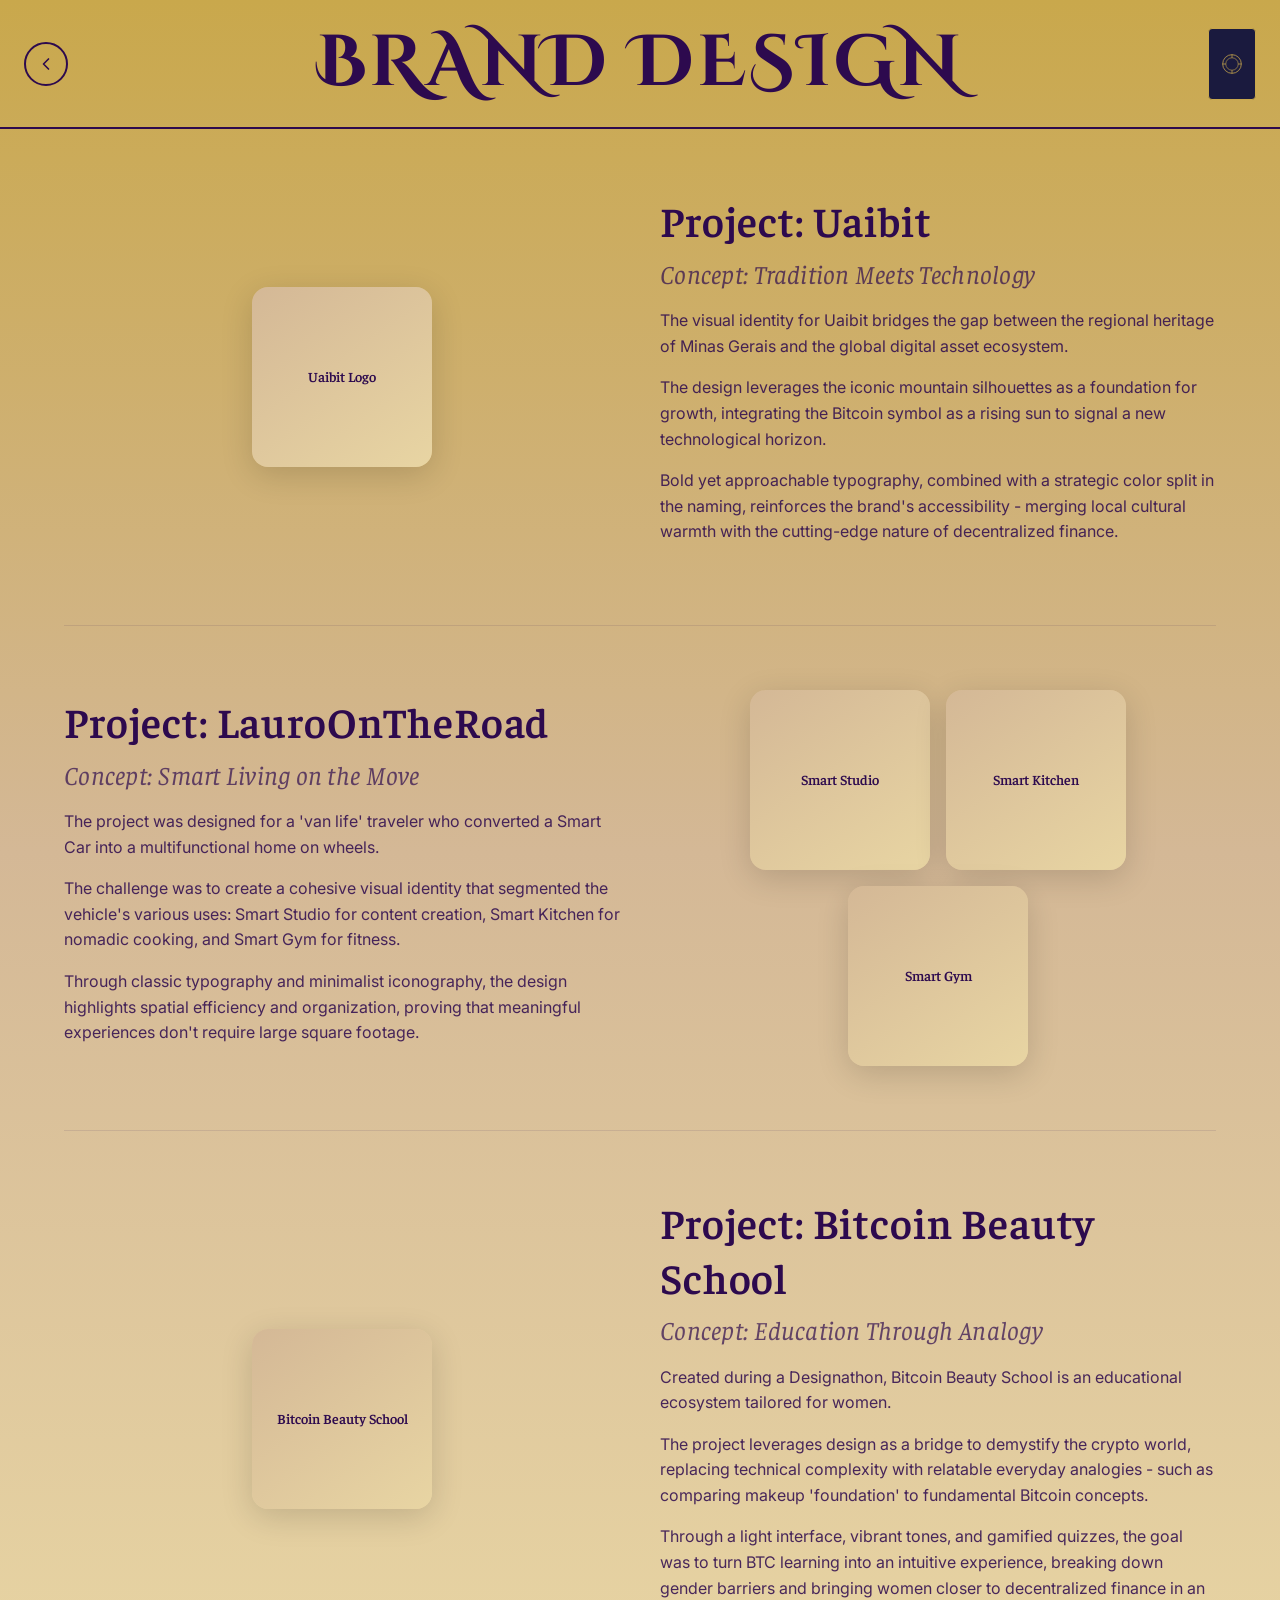
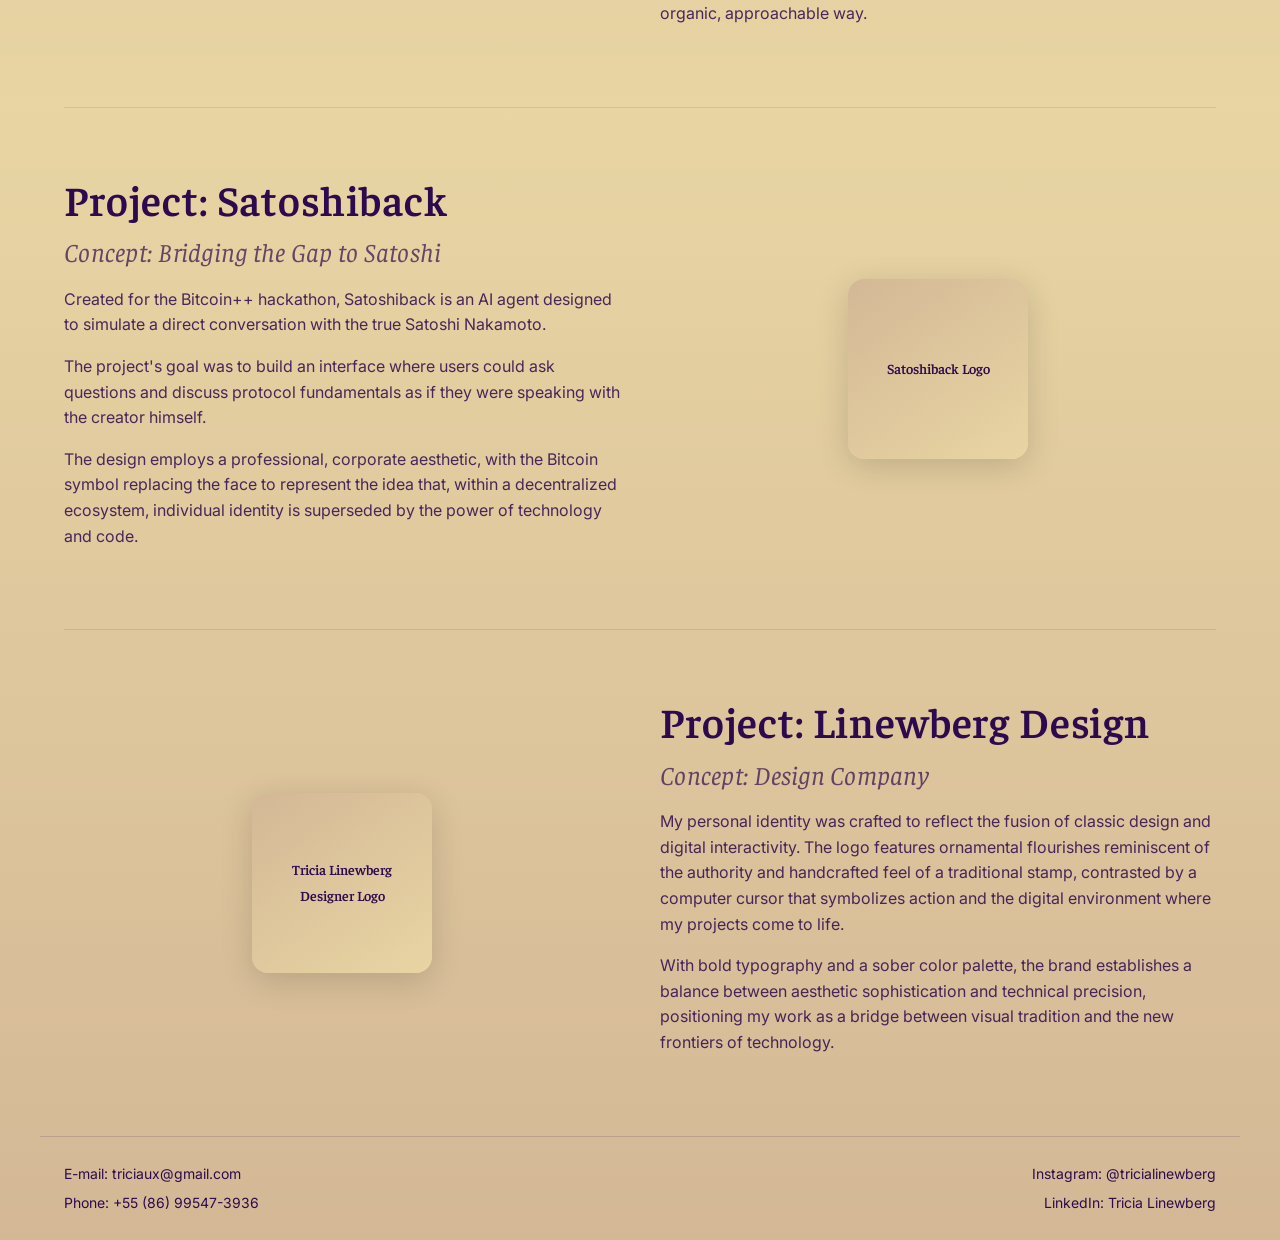
==== brand-design.html @ d5e17ef8 "Rebuild portfolio site based on Figma designs Multi-page portfolio with theatrical masquerade theme:" ====
<!DOCTYPE html>
<html lang="en">
<head>
  <meta charset="UTF-8">
  <meta name="viewport" content="width=device-width, initial-scale=1.0">
  <title>Brand Design - Tricia Linewberg</title>
  <link rel="preconnect" href="https://fonts.googleapis.com">
  <link rel="preconnect" href="https://fonts.gstatic.com" crossorigin>
  <link href="https://fonts.googleapis.com/css2?family=Cinzel+Decorative:wght@400;700&family=Cormorant+Garamond:wght@400;700&family=Faustina:ital,wght@0,400;0,600;1,400&family=Inter:wght@400;500&display=swap" rel="stylesheet">
  <link rel="stylesheet" href="css/styles.css">
</head>
<body class="bg-gold page-entrance">

  <!-- Header -->
  <header class="page-header">
    <a href="portfolio.html" class="back-btn" aria-label="Back to portfolio">
      <svg viewBox="0 0 24 24"><polyline points="15 18 9 12 15 6"></polyline></svg>
    </a>
    <h1 class="page-title h0">Brand Design</h1>
    <div class="mini-card">
      <svg width="28" height="28" viewBox="0 0 72 72" fill="none" xmlns="http://www.w3.org/2000/svg">
        <circle cx="36" cy="36" r="24" stroke="#c9a84c" stroke-width="2"/>
        <circle cx="36" cy="36" r="16" stroke="#c9a84c" stroke-width="1.5"/>
        <path d="M36 12V20M36 52V60M12 36H20M52 36H60" stroke="#c9a84c" stroke-width="2"/>
      </svg>
    </div>
  </header>

  <main class="container">

    <!-- Project 1: Uaibit -->
    <section class="project-section">
      <div class="project-grid">
        <div class="project-images anim-scale">
          <div class="placeholder-img brand-logo">Uaibit Logo</div>
        </div>
        <div class="project-text anim-slide-right">
          <h2>Project: Uaibit</h2>
          <h3>Concept: Tradition Meets Technology</h3>
          <p>The visual identity for Uaibit bridges the gap between the regional heritage of Minas Gerais and the global digital asset ecosystem.</p>
          <p>The design leverages the iconic mountain silhouettes as a foundation for growth, integrating the Bitcoin symbol as a rising sun to signal a new technological horizon.</p>
          <p>Bold yet approachable typography, combined with a strategic color split in the naming, reinforces the brand's accessibility - merging local cultural warmth with the cutting-edge nature of decentralized finance.</p>
        </div>
      </div>
    </section>

    <!-- Project 2: LauroOnTheRoad -->
    <section class="project-section">
      <div class="project-grid reverse">
        <div class="project-text anim-slide-left">
          <h2>Project: LauroOnTheRoad</h2>
          <h3>Concept: Smart Living on the Move</h3>
          <p>The project was designed for a 'van life' traveler who converted a Smart Car into a multifunctional home on wheels.</p>
          <p>The challenge was to create a cohesive visual identity that segmented the vehicle's various uses: Smart Studio for content creation, Smart Kitchen for nomadic cooking, and Smart Gym for fitness.</p>
          <p>Through classic typography and minimalist iconography, the design highlights spatial efficiency and organization, proving that meaningful experiences don't require large square footage.</p>
        </div>
        <div class="project-images anim-slide-right">
          <div class="placeholder-img brand-logo">Smart Studio</div>
          <div class="placeholder-img brand-logo">Smart Kitchen</div>
          <div class="placeholder-img brand-logo">Smart Gym</div>
        </div>
      </div>
    </section>

    <!-- Project 3: Bitcoin Beauty School -->
    <section class="project-section">
      <div class="project-grid">
        <div class="project-images anim-scale">
          <div class="placeholder-img brand-logo">Bitcoin Beauty School</div>
        </div>
        <div class="project-text anim-slide-right">
          <h2>Project: Bitcoin Beauty School</h2>
          <h3>Concept: Education Through Analogy</h3>
          <p>Created during a Designathon, Bitcoin Beauty School is an educational ecosystem tailored for women.</p>
          <p>The project leverages design as a bridge to demystify the crypto world, replacing technical complexity with relatable everyday analogies - such as comparing makeup 'foundation' to fundamental Bitcoin concepts.</p>
          <p>Through a light interface, vibrant tones, and gamified quizzes, the goal was to turn BTC learning into an intuitive experience, breaking down gender barriers and bringing women closer to decentralized finance in an organic, approachable way.</p>
        </div>
      </div>
    </section>

    <!-- Project 4: Satoshiback -->
    <section class="project-section">
      <div class="project-grid reverse">
        <div class="project-text anim-slide-left">
          <h2>Project: Satoshiback</h2>
          <h3>Concept: Bridging the Gap to Satoshi</h3>
          <p>Created for the Bitcoin++ hackathon, Satoshiback is an AI agent designed to simulate a direct conversation with the true Satoshi Nakamoto.</p>
          <p>The project's goal was to build an interface where users could ask questions and discuss protocol fundamentals as if they were speaking with the creator himself.</p>
          <p>The design employs a professional, corporate aesthetic, with the Bitcoin symbol replacing the face to represent the idea that, within a decentralized ecosystem, individual identity is superseded by the power of technology and code.</p>
        </div>
        <div class="project-images anim-scale">
          <div class="placeholder-img brand-logo">Satoshiback Logo</div>
        </div>
      </div>
    </section>

    <!-- Project 5: Linewberg Design -->
    <section class="project-section">
      <div class="project-grid">
        <div class="project-images anim-scale">
          <div class="placeholder-img brand-logo">Tricia Linewberg Designer Logo</div>
        </div>
        <div class="project-text anim-slide-right">
          <h2>Project: Linewberg Design</h2>
          <h3>Concept: Design Company</h3>
          <p>My personal identity was crafted to reflect the fusion of classic design and digital interactivity. The logo features ornamental flourishes reminiscent of the authority and handcrafted feel of a traditional stamp, contrasted by a computer cursor that symbolizes action and the digital environment where my projects come to life.</p>
          <p>With bold typography and a sober color palette, the brand establishes a balance between aesthetic sophistication and technical precision, positioning my work as a bridge between visual tradition and the new frontiers of technology.</p>
        </div>
      </div>
    </section>

  </main>

  <!-- Footer -->
  <footer class="footer container">
    <div class="footer-col">
      <span>E-mail: <a href="mailto:triciaux@gmail.com">triciaux@gmail.com</a></span>
      <span>Phone: <a href="tel:+5586995473936">+55 (86) 99547-3936</a></span>
    </div>
    <div class="footer-col" style="text-align: right;">
      <span>Instagram: <a href="https://instagram.com/tricialinewberg" target="_blank" rel="noopener">@tricialinewberg</a></span>
      <span>LinkedIn: <a href="https://linkedin.com/in/tricialinewberg" target="_blank" rel="noopener">Tricia Linewberg</a></span>
    </div>
  </footer>

  <script src="js/main.js"></script>
</body>
</html>
---- css/styles.css ----
/* ===========================
   DESIGN TOKENS
   =========================== */
:root {
  /* Colors */
  --color-purple-deep: #2D0A4E;
  --color-purple-dark: #25063a;
  --color-navy: #1a1a3e;
  --color-navy-light: #2a2a5e;
  --color-gold: #c9a84c;
  --color-gold-dark: #a8893a;
  --color-gold-light: #e8d5a3;
  --color-beige: #d4b896;
  --color-beige-light: #e8d4b8;
  --color-white: #ffffff;
  --color-text-dark: #2D0A4E;
  --color-text-light: #cccccc;

  /* Gold gradient background for content pages */
  --bg-gold-gradient: linear-gradient(
    180deg,
    #c9a84c 0%,
    #d4b896 30%,
    #e8d5a3 60%,
    #d4b896 100%
  );

  /* Typography */
  --font-display: 'Cinzel Decorative', serif;
  --font-heading: 'Cormorant Garamond', serif;
  --font-subheading: 'Faustina', serif;
  --font-body: 'Inter', sans-serif;

  /* Spacing */
  --space-xs: 8px;
  --space-sm: 16px;
  --space-md: 24px;
  --space-lg: 40px;
  --space-xl: 64px;
  --space-2xl: 96px;

  /* Border radius */
  --radius-sm: 8px;
  --radius-md: 16px;
  --radius-lg: 24px;
  --radius-pill: 50px;
  --radius-circle: 50%;
}

/* ===========================
   RESET & BASE
   =========================== */
*,
*::before,
*::after {
  box-sizing: border-box;
  margin: 0;
  padding: 0;
}

html {
  scroll-behavior: smooth;
  -webkit-font-smoothing: antialiased;
  -moz-osx-font-smoothing: grayscale;
}

body {
  font-family: var(--font-body);
  font-size: 16px;
  font-weight: 400;
  line-height: 160%;
  letter-spacing: 0;
  color: var(--color-text-dark);
  overflow-x: hidden;
}

img {
  max-width: 100%;
  height: auto;
  display: block;
}

a {
  text-decoration: none;
  color: inherit;
}

/* ===========================
   TYPOGRAPHY
   =========================== */

/* H0 - Page titles (Cinzel Decorative) */
.h0, h1.page-title {
  font-family: var(--font-display);
  font-size: 40px;
  font-weight: 700;
  line-height: 110%;
  letter-spacing: 0.05em;
  text-transform: uppercase;
}

/* H1 - Section titles (Cormorant Garamond) */
.h1, h1.section-title {
  font-family: var(--font-heading);
  font-size: 36px;
  font-weight: 700;
  line-height: 120%;
  letter-spacing: 0.03em;
}

/* H2 - Subsection titles (Faustina) */
.h2, h2 {
  font-family: var(--font-subheading);
  font-size: 28px;
  font-weight: 600;
  line-height: 130%;
  letter-spacing: 0.02em;
}

/* H3 - Small headings (Faustina) */
.h3, h3 {
  font-family: var(--font-subheading);
  font-size: 20px;
  font-weight: 400;
  line-height: 140%;
  letter-spacing: 0.01em;
}

/* Body text */
.body-text, p {
  font-family: var(--font-body);
  font-size: 16px;
  font-weight: 400;
  line-height: 160%;
  letter-spacing: 0;
}

/* ===========================
   LAYOUT UTILITIES
   =========================== */
.container {
  width: 100%;
  max-width: 1200px;
  margin: 0 auto;
  padding: 0 var(--space-md);
}

.section {
  padding: var(--space-xl) 0;
}

/* ===========================
   PAGE BACKGROUNDS
   =========================== */
.bg-purple {
  background-color: var(--color-purple-deep);
  color: var(--color-white);
}

.bg-gold {
  background: var(--bg-gold-gradient);
  color: var(--color-text-dark);
  min-height: 100vh;
}

/* ===========================
   PAGE HEADER (Detail Pages)
   =========================== */
.page-header {
  display: flex;
  align-items: center;
  justify-content: center;
  padding: var(--space-md) var(--space-md);
  position: relative;
  border-bottom: 2px solid var(--color-purple-deep);
}

.page-header .back-btn {
  position: absolute;
  left: var(--space-md);
}

.page-header .page-title {
  text-align: center;
  color: var(--color-purple-deep);
}

.page-header .mini-card {
  position: absolute;
  right: var(--space-md);
  width: 48px;
  height: 72px;
  background: var(--color-navy);
  border: 1px solid var(--color-gold);
  border-radius: 4px;
  display: flex;
  align-items: center;
  justify-content: center;
  overflow: hidden;
}

.page-header .mini-card img {
  width: 100%;
  height: 100%;
  object-fit: cover;
}

/* ===========================
   BACK BUTTON
   =========================== */
.back-btn {
  display: flex;
  align-items: center;
  justify-content: center;
  width: 44px;
  height: 44px;
  border-radius: var(--radius-circle);
  border: 2px solid var(--color-text-dark);
  background: transparent;
  cursor: pointer;
  transition: all 0.3s ease;
  color: var(--color-text-dark);
  font-size: 20px;
}

.back-btn:hover {
  background: var(--color-text-dark);
  color: var(--color-white);
  transform: scale(1.05);
}

.back-btn svg {
  width: 20px;
  height: 20px;
  stroke: currentColor;
  fill: none;
  stroke-width: 2;
  stroke-linecap: round;
  stroke-linejoin: round;
}

/* ===========================
   GOLDEN BUTTON
   =========================== */
.golden-btn {
  display: inline-block;
  padding: 14px 40px;
  background: linear-gradient(135deg, var(--color-gold), var(--color-gold-dark));
  color: var(--color-white);
  font-family: var(--font-display);
  font-size: 14px;
  font-weight: 700;
  letter-spacing: 0.1em;
  text-transform: uppercase;
  border-radius: var(--radius-pill);
  border: none;
  cursor: pointer;
  transition: all 0.3s ease;
  text-align: center;
}

.golden-btn:hover {
  transform: translateY(-2px);
  box-shadow: 0 8px 24px rgba(201, 168, 76, 0.4);
}

/* Dark purple button variant */
.btn-dark {
  display: inline-block;
  padding: 14px 36px;
  background: var(--color-purple-deep);
  color: var(--color-white);
  font-family: var(--font-display);
  font-size: 13px;
  font-weight: 700;
  letter-spacing: 0.08em;
  text-transform: uppercase;
  border-radius: var(--radius-pill);
  border: none;
  cursor: pointer;
  transition: all 0.3s ease;
}

.btn-dark:hover {
  background: var(--color-navy);
  transform: translateY(-2px);
  box-shadow: 0 8px 24px rgba(45, 10, 78, 0.3);
}

/* ===========================
   TAROT CARDS
   =========================== */
.tarot-card {
  position: relative;
  width: 240px;
  height: 380px;
  background: var(--color-navy);
  border: 2px solid var(--color-gold);
  border-radius: var(--radius-md);
  overflow: hidden;
  cursor: pointer;
  transition: all 0.4s ease;
  display: flex;
  flex-direction: column;
  align-items: center;
  justify-content: space-between;
  padding: var(--space-lg) var(--space-md);
  text-align: center;
}

/* Starfield background */
.tarot-card::before {
  content: '';
  position: absolute;
  inset: 0;
  background:
    radial-gradient(1px 1px at 20% 30%, rgba(255,255,255,0.4) 0%, transparent 100%),
    radial-gradient(1px 1px at 40% 70%, rgba(255,255,255,0.3) 0%, transparent 100%),
    radial-gradient(1px 1px at 60% 20%, rgba(255,255,255,0.3) 0%, transparent 100%),
    radial-gradient(1px 1px at 80% 60%, rgba(255,255,255,0.2) 0%, transparent 100%),
    radial-gradient(1px 1px at 10% 80%, rgba(255,255,255,0.3) 0%, transparent 100%),
    radial-gradient(1px 1px at 70% 40%, rgba(255,255,255,0.2) 0%, transparent 100%),
    radial-gradient(1px 1px at 50% 90%, rgba(255,255,255,0.3) 0%, transparent 100%),
    radial-gradient(1px 1px at 30% 50%, rgba(255,255,255,0.2) 0%, transparent 100%);
  pointer-events: none;
}

/* Gold ornamental inner border */
.tarot-card::after {
  content: '';
  position: absolute;
  inset: 8px;
  border: 1px solid rgba(201, 168, 76, 0.4);
  border-radius: calc(var(--radius-md) - 4px);
  pointer-events: none;
}

.tarot-card:hover {
  transform: translateY(-12px);
  box-shadow:
    0 20px 60px rgba(0, 0, 0, 0.3),
    0 0 30px rgba(201, 168, 76, 0.2);
  border-color: var(--color-gold-light);
}

.tarot-card__title {
  font-family: var(--font-display);
  font-size: 16px;
  font-weight: 700;
  color: var(--color-gold);
  letter-spacing: 0.08em;
  text-transform: uppercase;
  position: relative;
  z-index: 1;
}

.tarot-card__icon {
  position: relative;
  z-index: 1;
  font-size: 64px;
  color: var(--color-gold-light);
  opacity: 0.9;
}

.tarot-card__subtitle {
  font-family: var(--font-subheading);
  font-size: 14px;
  color: var(--color-gold-light);
  letter-spacing: 0.05em;
  text-transform: uppercase;
  position: relative;
  z-index: 1;
  font-style: italic;
}

/* ===========================
   PROJECT SECTIONS (Detail Pages)
   =========================== */
.project-section {
  padding: var(--space-xl) 0;
}

.project-section + .project-section {
  border-top: 1px solid rgba(45, 10, 78, 0.1);
}

.project-grid {
  display: grid;
  grid-template-columns: 1fr;
  gap: var(--space-lg);
  align-items: center;
}

.project-grid.reverse .project-images {
  order: -1;
}

.project-images {
  display: flex;
  gap: var(--space-sm);
  justify-content: center;
  flex-wrap: wrap;
}

.project-images img,
.project-images .placeholder-img {
  border-radius: var(--radius-sm);
  box-shadow: 0 8px 32px rgba(0, 0, 0, 0.15);
}

.project-text h2 {
  color: var(--color-purple-deep);
  margin-bottom: var(--space-xs);
}

.project-text h3 {
  color: var(--color-purple-deep);
  opacity: 0.7;
  margin-bottom: var(--space-sm);
  font-style: italic;
}

.project-text p {
  color: var(--color-text-dark);
  opacity: 0.85;
  margin-bottom: var(--space-sm);
}

/* Placeholder images for projects */
.placeholder-img {
  display: flex;
  align-items: center;
  justify-content: center;
  font-family: var(--font-subheading);
  font-size: 14px;
  font-weight: 600;
  color: var(--color-white);
  text-align: center;
  padding: var(--space-sm);
}

.placeholder-img.book-cover {
  width: 140px;
  height: 210px;
  background: linear-gradient(145deg, var(--color-purple-deep), var(--color-navy));
}

.placeholder-img.brand-logo {
  width: 180px;
  height: 180px;
  background: linear-gradient(145deg, var(--color-beige), var(--color-gold-light));
  color: var(--color-text-dark);
  border-radius: var(--radius-md);
}

/* ===========================
   FOOTER
   =========================== */
.footer {
  padding: var(--space-md) var(--space-md);
  display: flex;
  flex-direction: column;
  gap: var(--space-sm);
  font-size: 14px;
  color: var(--color-text-dark);
  border-top: 1px solid rgba(45, 10, 78, 0.15);
}

.footer-col {
  display: flex;
  flex-direction: column;
  gap: 4px;
}

.footer a {
  transition: opacity 0.3s ease;
}

.footer a:hover {
  opacity: 0.7;
}

/* ===========================
   ANIMATIONS
   =========================== */
.anim-hidden {
  opacity: 0;
  transform: translateY(30px);
  transition: opacity 0.8s ease, transform 0.8s ease;
}

.anim-visible {
  opacity: 1;
  transform: translateY(0);
}

.anim-slide-left {
  opacity: 0;
  transform: translateX(-40px);
  transition: opacity 0.8s ease, transform 0.8s ease;
}

.anim-slide-right {
  opacity: 0;
  transform: translateX(40px);
  transition: opacity 0.8s ease, transform 0.8s ease;
}

.anim-slide-left.anim-visible,
.anim-slide-right.anim-visible {
  opacity: 1;
  transform: translateX(0);
}

.anim-scale {
  opacity: 0;
  transform: scale(0.9);
  transition: opacity 0.8s ease, transform 0.8s ease;
}

.anim-scale.anim-visible {
  opacity: 1;
  transform: scale(1);
}

/* Stagger delay utility */
.anim-delay-1 { transition-delay: 0.1s; }
.anim-delay-2 { transition-delay: 0.2s; }
.anim-delay-3 { transition-delay: 0.3s; }
.anim-delay-4 { transition-delay: 0.4s; }
.anim-delay-5 { transition-delay: 0.5s; }

/* Breathing/pulse for admit-one button */
@keyframes breathe {
  0%, 100% { transform: translateY(0); }
  50% { transform: translateY(-6px); }
}

.breathing {
  animation: breathe 3s ease-in-out infinite;
}

/* Page entrance */
@keyframes pageFadeIn {
  from { opacity: 0; }
  to { opacity: 1; }
}

.page-entrance {
  animation: pageFadeIn 0.6s ease forwards;
}

/* ===========================
   RESPONSIVE - TABLET (768px+)
   =========================== */
@media (min-width: 768px) {
  .h0, h1.page-title {
    font-size: 60px;
  }

  .h1, h1.section-title {
    font-size: 50px;
  }

  .h2, h2 {
    font-size: 36px;
  }

  .h3, h3 {
    font-size: 24px;
  }

  .project-grid {
    grid-template-columns: 1fr 1fr;
  }

  .project-grid.reverse .project-images {
    order: 1;
  }

  .project-grid.reverse .project-text {
    order: 0;
  }

  .footer {
    flex-direction: row;
    justify-content: space-between;
  }

  .tarot-card {
    width: 260px;
    height: 400px;
  }
}

/* ===========================
   RESPONSIVE - DESKTOP (1024px+)
   =========================== */
@media (min-width: 1024px) {
  .h0, h1.page-title {
    font-size: 72px;
  }

  .h1, h1.section-title {
    font-size: 60px;
  }

  .h2, h2 {
    font-size: 42px;
  }

  .h3, h3 {
    font-size: 26px;
  }

  .tarot-card {
    width: 280px;
    height: 440px;
  }

  .tarot-card__icon {
    font-size: 80px;
  }

  .placeholder-img.book-cover {
    width: 170px;
    height: 255px;
  }
}

/* ===========================
   HERO PAGE STYLES
   =========================== */
.hero-page {
  background-color: var(--color-purple-deep);
  color: var(--color-white);
  min-height: 100vh;
  overflow: hidden;
  position: relative;
}

.hero {
  position: relative;
  display: flex;
  align-items: center;
  min-height: 100vh;
  padding: var(--space-lg) 6%;
}

.hero-content {
  position: relative;
  z-index: 10;
  max-width: 100%;
}

.hero-title-line {
  font-family: var(--font-display);
  font-size: 36px;
  font-weight: 700;
  font-style: italic;
  line-height: 1.15;
  min-height: 44px;
  margin-bottom: 4px;
  text-transform: uppercase;
}

.hero-title-line:nth-child(2) {
  padding-left: 20px;
}

.hero-title-line:nth-child(3) {
  padding-left: 40px;
}

.hero-subtitle {
  font-family: var(--font-subheading);
  font-size: 16px;
  font-weight: 400;
  margin-top: var(--space-md);
  color: var(--color-text-light);
  line-height: 1.5;
  max-width: 500px;
}

/* Word animation */
.word {
  display: inline-block;
  opacity: 0;
  transform: translateY(10px);
  transition: opacity 0.7s ease, transform 0.7s ease;
  margin-right: 10px;
}

.word.visible {
  opacity: 1;
  transform: translateY(0);
}

/* Admit One ticket/button */
.admit-one-btn {
  display: inline-block;
  margin-top: var(--space-lg);
  opacity: 0;
  transition: opacity 1.5s ease, transform 1s ease;
  transform: translateY(20px);
}

.admit-one-btn.reveal {
  opacity: 1;
  transform: translateY(0);
}

.admit-one-btn img {
  width: 220px;
  cursor: pointer;
  transition: transform 0.3s ease;
}

.admit-one-btn img:hover {
  transform: scale(1.05);
}

/* Hero photo */
.hero-photo {
  position: absolute;
  right: -100px;
  top: 0;
  height: 100vh;
  width: 55%;
  opacity: 0;
  transition: opacity 2s ease, transform 2s ease;
  display: flex;
  justify-content: flex-end;
  align-items: center;
  pointer-events: none;
}

.hero-photo.reveal {
  opacity: 1;
}

.hero-photo img {
  height: 120%;
  width: auto;
  max-width: none;
  object-fit: cover;
  object-position: left center;
}

/* ===========================
   PORTFOLIO HUB STYLES
   =========================== */
.portfolio-hub {
  display: flex;
  flex-direction: column;
  align-items: center;
  justify-content: center;
  min-height: 100vh;
  padding: var(--space-xl) var(--space-md);
  gap: var(--space-xl);
}

.portfolio-hub__title {
  font-family: var(--font-display);
  font-size: 32px;
  font-weight: 700;
  color: var(--color-purple-deep);
  text-align: center;
  letter-spacing: 0.05em;
  text-transform: uppercase;
}

.cards-row {
  display: flex;
  flex-direction: column;
  align-items: center;
  gap: var(--space-lg);
}

/* ===========================
   INTRO SECTION (Cover Design desktop)
   =========================== */
.intro-section {
  display: grid;
  grid-template-columns: 1fr;
  gap: var(--space-lg);
  padding: var(--space-xl) 0;
  align-items: center;
}

.intro-text {
  max-width: 500px;
}

.intro-text p {
  font-size: 18px;
  line-height: 1.7;
  margin-bottom: var(--space-md);
}

.intro-images {
  display: flex;
  gap: var(--space-sm);
  justify-content: center;
  align-items: flex-end;
}

/* ===========================
   RESPONSIVE - TABLET (768px+)
   =========================== */
@media (min-width: 768px) {
  .hero-content {
    max-width: 55%;
  }

  .hero-title-line {
    font-size: 52px;
    min-height: 62px;
  }

  .hero-title-line:nth-child(2) {
    padding-left: 40px;
  }

  .hero-title-line:nth-child(3) {
    padding-left: 80px;
  }

  .hero-subtitle {
    font-size: 18px;
  }

  .cards-row {
    flex-direction: row;
    gap: var(--space-lg);
  }

  .intro-section {
    grid-template-columns: 1fr 1fr;
  }
}

/* ===========================
   RESPONSIVE - DESKTOP (1024px+)
   =========================== */
@media (min-width: 1024px) {
  .hero {
    padding: 0 8%;
  }

  .hero-content {
    max-width: 50%;
  }

  .hero-title-line {
    font-size: 64px;
    min-height: 76px;
  }

  .hero-subtitle {
    font-size: 20px;
  }

  .portfolio-hub__title {
    font-size: 48px;
  }
}

/* ===========================
   MOBILE HERO ADJUSTMENTS
   =========================== */
@media (max-width: 767px) {
  .hero-content {
    text-align: center;
  }

  .hero-title-line:nth-child(2),
  .hero-title-line:nth-child(3) {
    padding-left: 0;
  }

  .hero-photo {
    opacity: 0.15 !important;
    right: -150px;
    width: 80%;
  }

  .hero-photo.reveal {
    opacity: 0.15;
  }

  .hero-subtitle {
    margin-left: auto;
    margin-right: auto;
  }

  .admit-one-btn {
    display: block;
    text-align: center;
  }
}
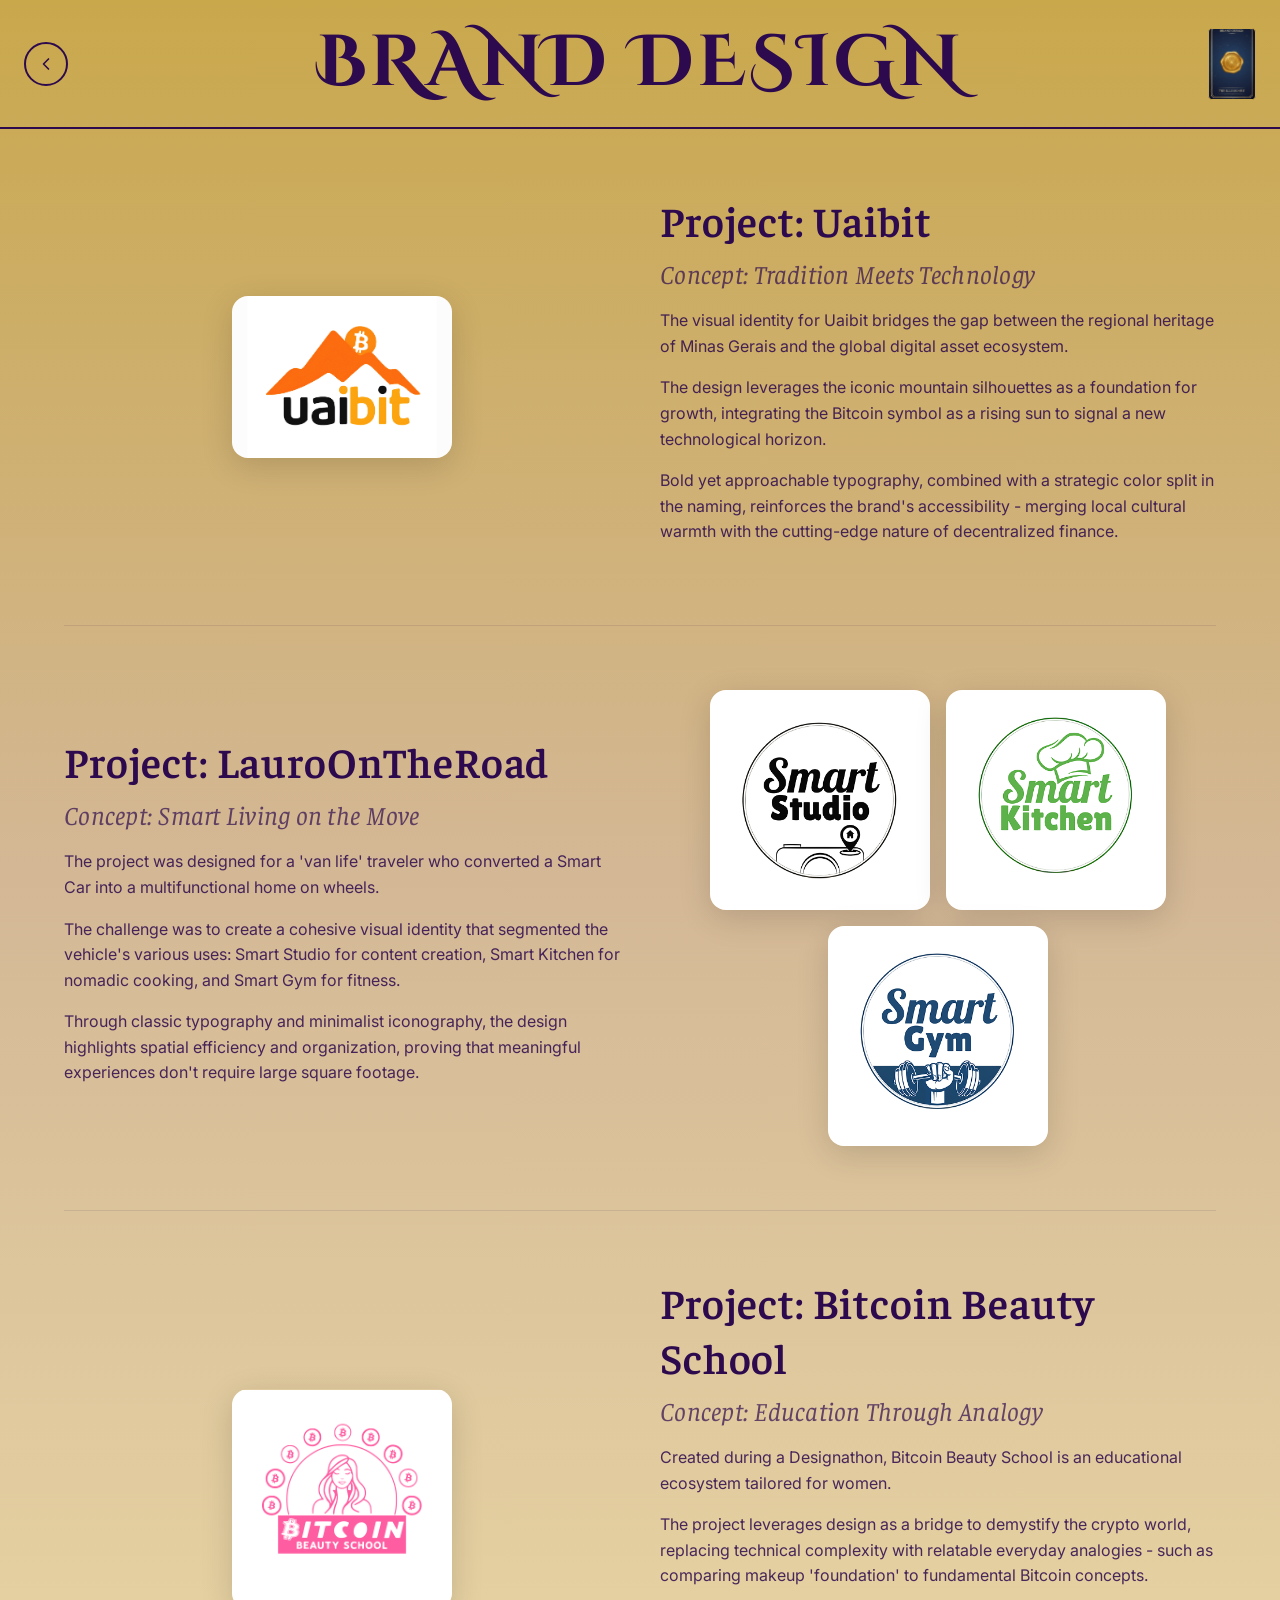
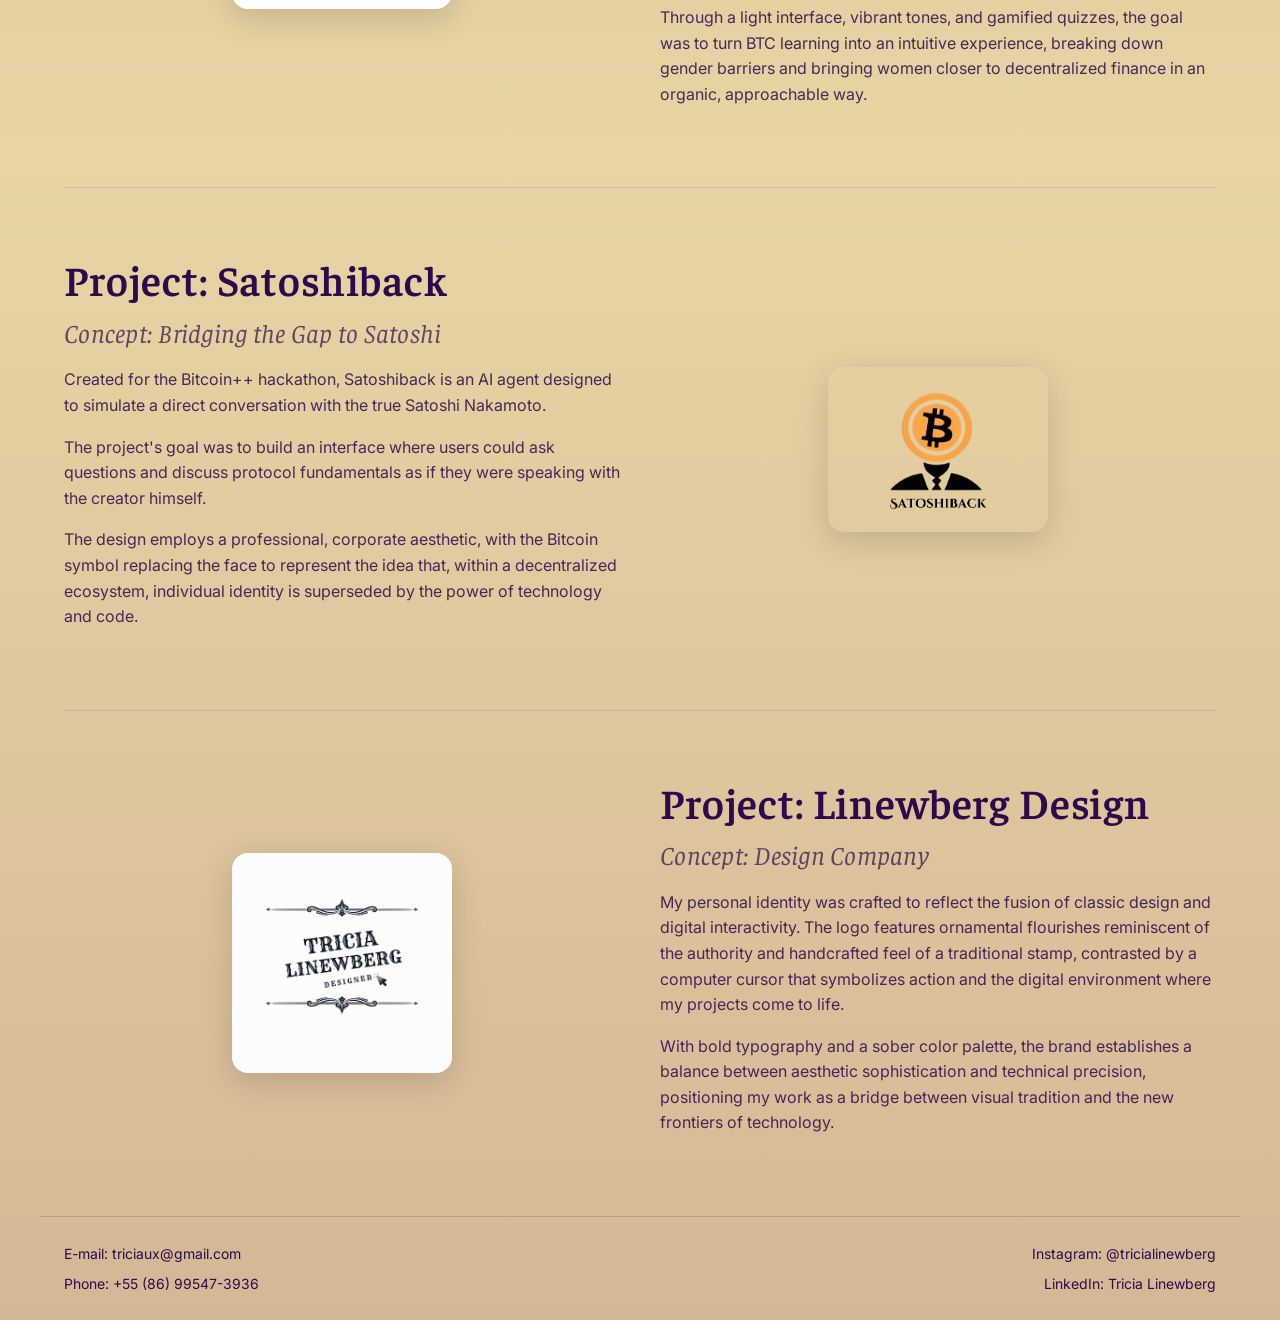
==== commit d0ec3174: "Replace all placeholder images with provided real assets - Portfolio: tarot cards now use the_naviga" ====
--- a/brand-design.html
+++ b/brand-design.html
@@ -18,11 +18,7 @@
     </a>
     <h1 class="page-title h0">Brand Design</h1>
     <div class="mini-card">
-      <svg width="28" height="28" viewBox="0 0 72 72" fill="none" xmlns="http://www.w3.org/2000/svg">
-        <circle cx="36" cy="36" r="24" stroke="#c9a84c" stroke-width="2"/>
-        <circle cx="36" cy="36" r="16" stroke="#c9a84c" stroke-width="1.5"/>
-        <path d="M36 12V20M36 52V60M12 36H20M52 36H60" stroke="#c9a84c" stroke-width="2"/>
-      </svg>
+      <img src="assets/the_ilusionist_card.png" alt="The Illusionist">
     </div>
   </header>
 
@@ -32,7 +28,7 @@
     <section class="project-section">
       <div class="project-grid">
         <div class="project-images anim-scale">
-          <div class="placeholder-img brand-logo">Uaibit Logo</div>
+          <img class="brand-logo" src="assets/uai_bit_logo.png" alt="Uaibit Logo">
         </div>
         <div class="project-text anim-slide-right">
           <h2>Project: Uaibit</h2>
@@ -55,9 +51,9 @@
           <p>Through classic typography and minimalist iconography, the design highlights spatial efficiency and organization, proving that meaningful experiences don't require large square footage.</p>
         </div>
         <div class="project-images anim-slide-right">
-          <div class="placeholder-img brand-logo">Smart Studio</div>
-          <div class="placeholder-img brand-logo">Smart Kitchen</div>
-          <div class="placeholder-img brand-logo">Smart Gym</div>
+          <img class="brand-logo" src="assets/smart_studio.png" alt="Smart Studio">
+          <img class="brand-logo" src="assets/smart_kitchen.png" alt="Smart Kitchen">
+          <img class="brand-logo" src="assets/smart_gym.png" alt="Smart Gym">
         </div>
       </div>
     </section>
@@ -66,7 +62,7 @@
     <section class="project-section">
       <div class="project-grid">
         <div class="project-images anim-scale">
-          <div class="placeholder-img brand-logo">Bitcoin Beauty School</div>
+          <img class="brand-logo" src="assets/bitcoin_beauty_school.png" alt="Bitcoin Beauty School">
         </div>
         <div class="project-text anim-slide-right">
           <h2>Project: Bitcoin Beauty School</h2>
@@ -89,7 +85,7 @@
           <p>The design employs a professional, corporate aesthetic, with the Bitcoin symbol replacing the face to represent the idea that, within a decentralized ecosystem, individual identity is superseded by the power of technology and code.</p>
         </div>
         <div class="project-images anim-scale">
-          <div class="placeholder-img brand-logo">Satoshiback Logo</div>
+          <img class="brand-logo" src="assets/satoshi_back.png" alt="Satoshiback Logo">
         </div>
       </div>
     </section>
@@ -98,7 +94,7 @@
     <section class="project-section">
       <div class="project-grid">
         <div class="project-images anim-scale">
-          <div class="placeholder-img brand-logo">Tricia Linewberg Designer Logo</div>
+          <img class="brand-logo" src="assets/tricia_linewberg_design_logo.png" alt="Linewberg Design Logo">
         </div>
         <div class="project-text anim-slide-right">
           <h2>Project: Linewberg Design</h2>
--- a/css/styles.css
+++ b/css/styles.css
@@ -264,6 +264,28 @@
   box-shadow: 0 8px 24px rgba(201, 168, 76, 0.4);
 }
 
+/* Golden pill (Admit One) */
+.golden-pill {
+  display: inline-block;
+  padding: 16px 48px;
+  background: linear-gradient(135deg, #e8d5a3, #c9a84c 50%, #a8893a);
+  color: #fff;
+  font-family: var(--font-display);
+  font-size: 1.1rem;
+  letter-spacing: 3px;
+  text-decoration: none;
+  border-radius: var(--radius-pill);
+  border: none;
+  box-shadow: 0 4px 16px rgba(201, 168, 76, 0.3);
+  cursor: pointer;
+  transition: transform 0.3s ease, box-shadow 0.3s ease;
+}
+
+.golden-pill:hover {
+  transform: translateY(-3px);
+  box-shadow: 0 8px 28px rgba(201, 168, 76, 0.5);
+}
+
 /* Dark purple button variant */
 .btn-dark {
   display: inline-block;
@@ -373,6 +395,26 @@
   font-style: italic;
 }
 
+/* Image-based tarot cards */
+.tarot-card--img {
+  padding: 0;
+  border: none;
+  background: transparent;
+  overflow: hidden;
+}
+
+.tarot-card--img::before,
+.tarot-card--img::after {
+  display: none;
+}
+
+.tarot-card--img img {
+  width: 100%;
+  height: 100%;
+  object-fit: cover;
+  border-radius: var(--radius-md);
+}
+
 /* ===========================
    PROJECT SECTIONS (Detail Pages)
    =========================== */
@@ -406,6 +448,18 @@
 .project-images .placeholder-img {
   border-radius: var(--radius-sm);
   box-shadow: 0 8px 32px rgba(0, 0, 0, 0.15);
+}
+
+.project-images img.book-cover,
+.intro-images img.book-cover {
+  width: 140px;
+  height: auto;
+}
+
+.project-images img.brand-logo {
+  width: 180px;
+  height: auto;
+  border-radius: var(--radius-md);
 }
 
 .project-text h2 {
@@ -625,6 +679,15 @@
   .placeholder-img.book-cover {
     width: 170px;
     height: 255px;
+  }
+
+  .project-images img.book-cover,
+  .intro-images img.book-cover {
+    width: 170px;
+  }
+
+  .project-images img.brand-logo {
+    width: 220px;
   }
 }
 
@@ -710,15 +773,6 @@
   transform: translateY(0);
 }
 
-.admit-one-btn img {
-  width: 220px;
-  cursor: pointer;
-  transition: transform 0.3s ease;
-}
-
-.admit-one-btn img:hover {
-  transform: scale(1.05);
-}
 
 /* Hero photo */
 .hero-photo {
